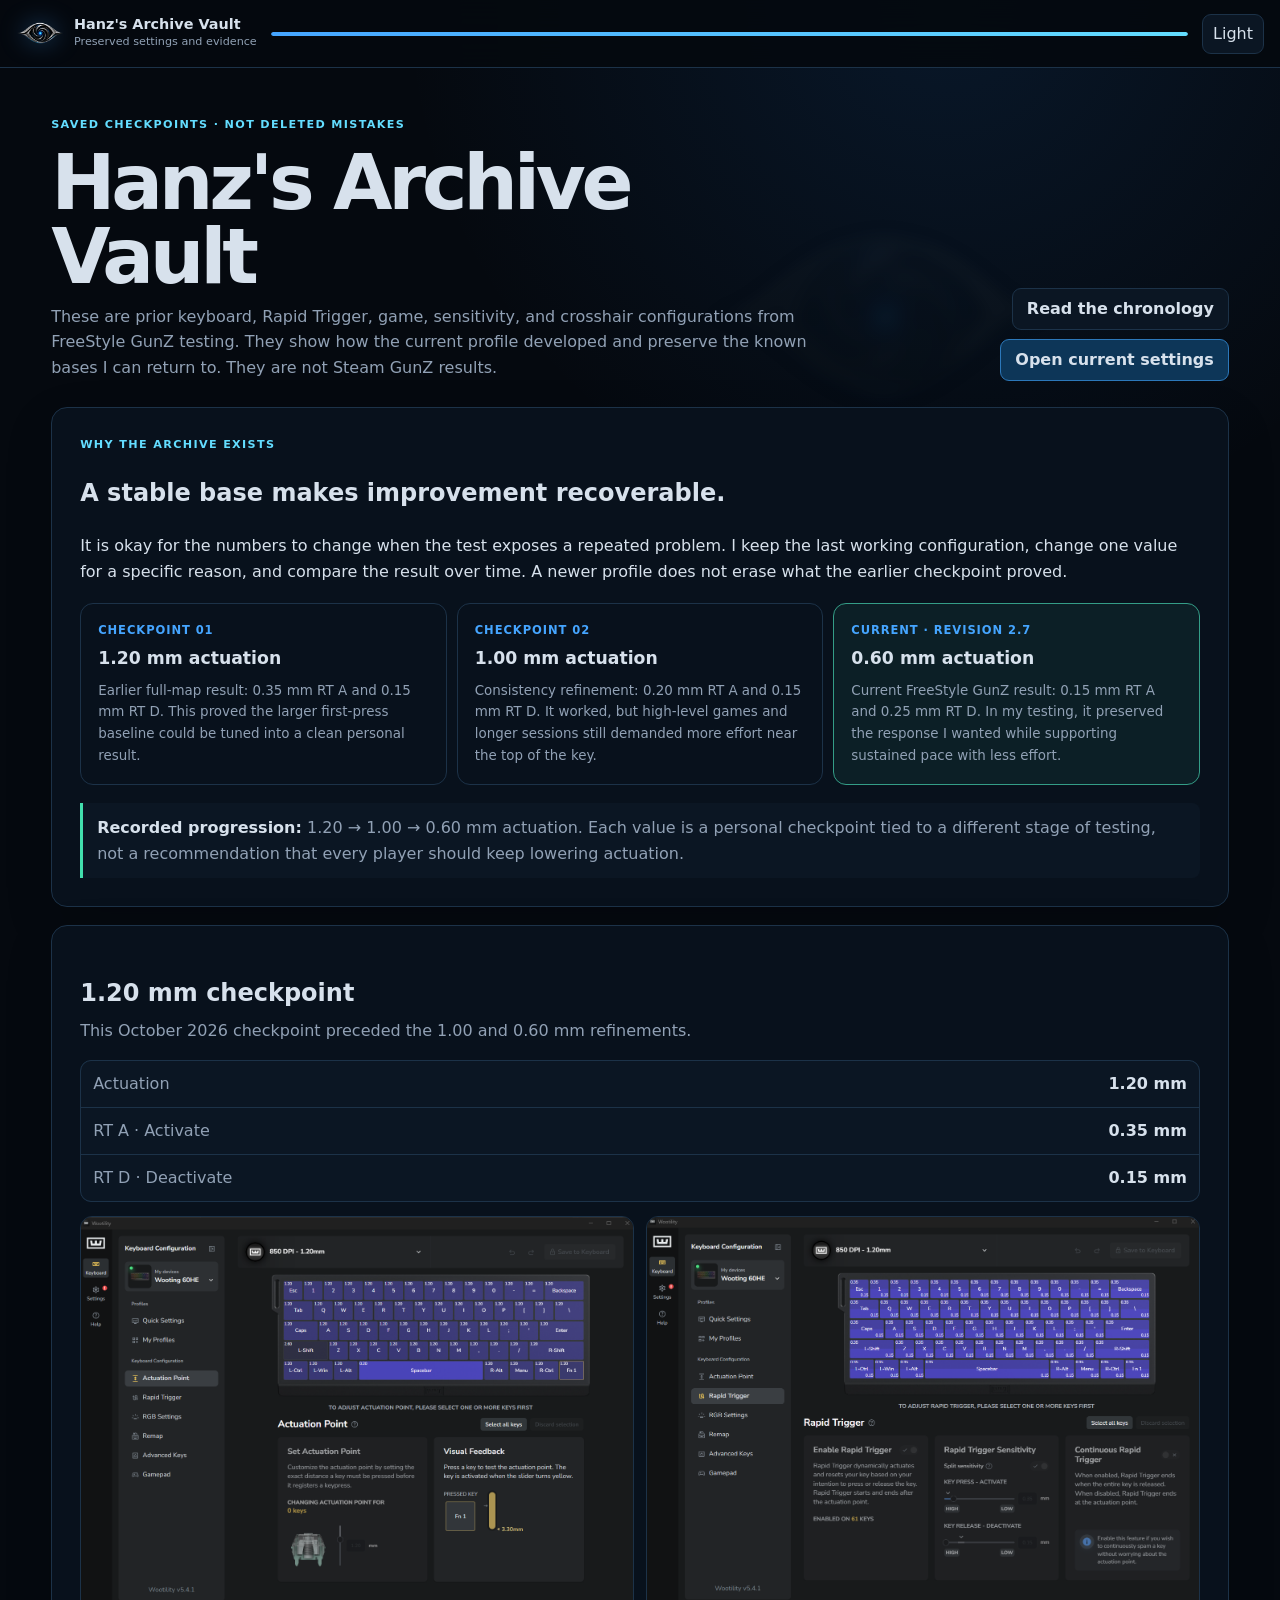
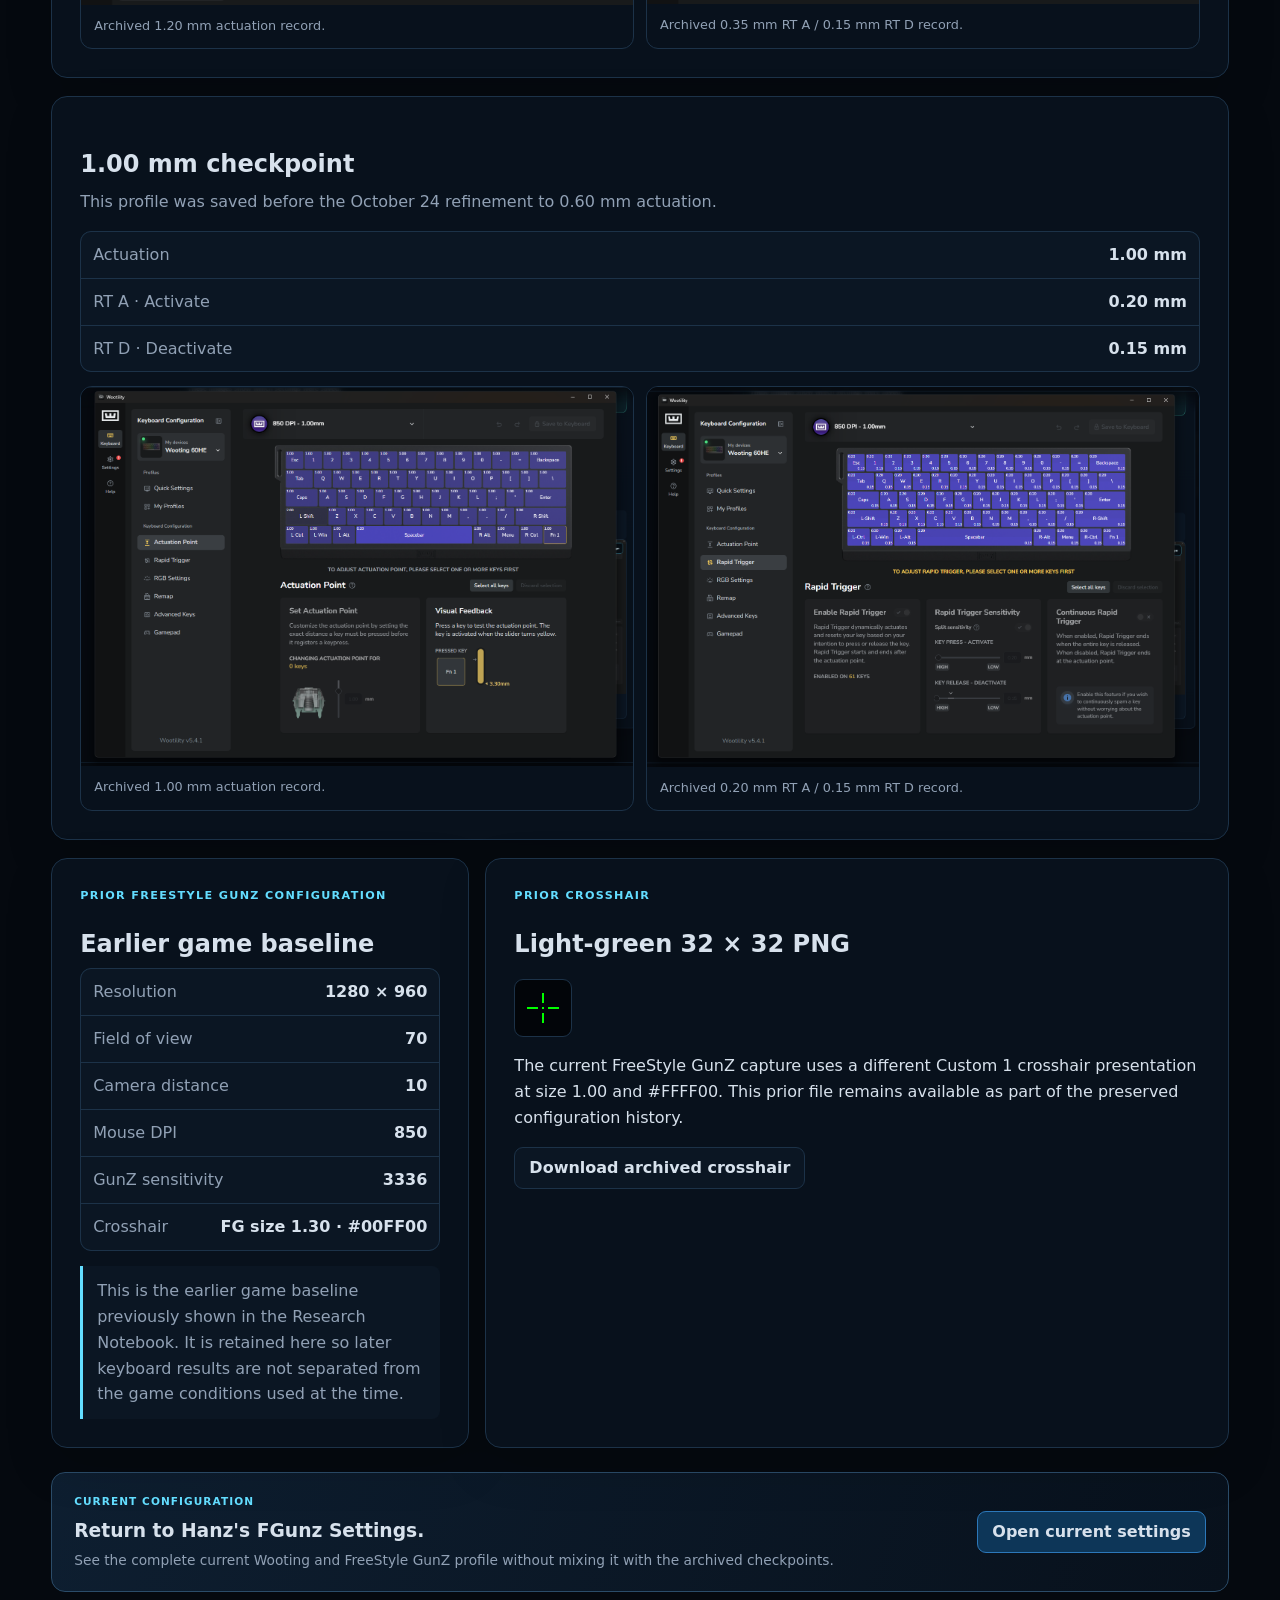
==== hanz-archive-vault.html @ 7a7ede0a "Revision 2.7 FreeStyle GunZ settings update Updates the current FreeStyle GunZ checkpoint to 0.60 mm" ====
<!doctype html>
<html lang="en" data-theme="dark">
<head>
  <meta charset="utf-8">
  <meta name="viewport" content="width=device-width, initial-scale=1">
  <link rel="canonical" href="https://gunz-rt.netlify.app/hanz-archive-vault.html">
  <meta name="description" content="Hanz's archived GunZ keyboard, Rapid Trigger, game, sensitivity, and crosshair checkpoints.">
  <meta name="theme-color" content="#05080d">
  <meta name="author" content="Hypnatiq">
  <link rel="icon" href="notebook-favicon.png" type="image/png">
  <link rel="stylesheet" href="site.css?v=2.7.0">
  <title>Hanz's Archive Vault</title>
</head>
<body>
  <a class="skip-link" href="#main">Skip to the archive</a>
  <header class="site-header" id="top">
    <a class="brand" href="research-notebook.html#screenshots" aria-label="Return to the Research Notebook">
      <img class="brand-mark" src="research-logo.png" alt="">
      <span><strong>Hanz's Archive Vault</strong><small>Preserved settings and evidence</small></span>
    </a>
    <div class="progress-track" aria-hidden="true"><span style="width:100%"></span></div>
    <div class="header-tools"><button class="theme-toggle" id="themeToggle" type="button" aria-label="Switch theme">Light</button></div>
  </header>

  <main class="standalone-main" id="main">
    <div class="standalone-shell">
      <header class="standalone-hero">
        <div>
          <span class="eyebrow">Saved checkpoints · not deleted mistakes</span>
          <h1>Hanz's Archive Vault</h1>
          <p>These are prior keyboard, Rapid Trigger, game, sensitivity, and crosshair configurations from FreeStyle GunZ testing. They show how the current profile developed and preserve the known bases I can return to. They are not Steam GunZ results.</p>
        </div>
        <nav class="standalone-actions" aria-label="Archive page links">
          <a class="button" href="research-notebook.html#method">Read the chronology</a>
          <a class="button primary" href="hanz-fgunz-settings.html">Open current settings</a>
        </nav>
      </header>

      <section class="panel">
        <span class="kicker">Why the archive exists</span>
        <h2>A stable base makes improvement recoverable.</h2>
        <p>It is okay for the numbers to change when the test exposes a repeated problem. I keep the last working configuration, change one value for a specific reason, and compare the result over time. A newer profile does not erase what the earlier checkpoint proved.</p>
        <div class="archive-timeline" aria-label="Actuation progression">
          <article class="archive-step"><b>Checkpoint 01</b><strong>1.20 mm actuation</strong><p>Earlier full-map result: 0.35 mm RT A and 0.15 mm RT D. This proved the larger first-press baseline could be tuned into a clean personal result.</p></article>
          <article class="archive-step"><b>Checkpoint 02</b><strong>1.00 mm actuation</strong><p>Consistency refinement: 0.20 mm RT A and 0.15 mm RT D. It worked, but high-level games and longer sessions still demanded more effort near the top of the key.</p></article>
          <article class="archive-step current"><b>Current · Revision 2.7</b><strong>0.60 mm actuation</strong><p>Current FreeStyle GunZ result: 0.15 mm RT A and 0.25 mm RT D. In my testing, it preserved the response I wanted while supporting sustained pace with less effort.</p></article>
        </div>
        <p class="callout good"><strong>Recorded progression:</strong> 1.20 → 1.00 → 0.60 mm actuation. Each value is a personal checkpoint tied to a different stage of testing, not a recommendation that every player should keep lowering actuation.</p>
      </section>

      <section class="panel archive-section">
        <h2>1.20 mm checkpoint</h2>
        <p>This October 2026 checkpoint preceded the 1.00 and 0.60 mm refinements.</p>
        <div class="settings-key-list">
          <div class="settings-key-row"><span>Actuation</span><strong>1.20 mm</strong></div>
          <div class="settings-key-row"><span>RT A · Activate</span><strong>0.35 mm</strong></div>
          <div class="settings-key-row"><span>RT D · Deactivate</span><strong>0.15 mm</strong></div>
        </div>
        <div class="evidence-pair">
          <figure><img src="wootility-current-120-actuation.png" alt="Archived Wootility actuation profile showing 1.20 mm"><figcaption>Archived 1.20 mm actuation record.</figcaption></figure>
          <figure><img src="wootility-current-035-015-rapid-trigger.png" alt="Archived Wootility Rapid Trigger profile showing 0.35 mm Activate and 0.15 mm Deactivate"><figcaption>Archived 0.35 mm RT A / 0.15 mm RT D record.</figcaption></figure>
        </div>
      </section>

      <section class="panel archive-section">
        <h2>1.00 mm checkpoint</h2>
        <p>This profile was saved before the October 24 refinement to 0.60 mm actuation.</p>
        <div class="settings-key-list">
          <div class="settings-key-row"><span>Actuation</span><strong>1.00 mm</strong></div>
          <div class="settings-key-row"><span>RT A · Activate</span><strong>0.20 mm</strong></div>
          <div class="settings-key-row"><span>RT D · Deactivate</span><strong>0.15 mm</strong></div>
        </div>
        <div class="evidence-pair">
          <figure><img src="wootility-history-100-actuation.png" alt="Archived Wootility actuation profile showing 1.00 mm"><figcaption>Archived 1.00 mm actuation record.</figcaption></figure>
          <figure><img src="wootility-history-020-015-rapid-trigger.png" alt="Archived Wootility Rapid Trigger profile showing 0.20 mm Activate and 0.15 mm Deactivate"><figcaption>Archived 0.20 mm RT A / 0.15 mm RT D record.</figcaption></figure>
        </div>
      </section>

      <section class="settings-page-grid archive-section">
        <article class="panel">
          <span class="kicker">Prior FreeStyle GunZ configuration</span>
          <h2>Earlier game baseline</h2>
          <div class="settings-key-list">
            <div class="settings-key-row"><span>Resolution</span><strong>1280 × 960</strong></div>
            <div class="settings-key-row"><span>Field of view</span><strong>70</strong></div>
            <div class="settings-key-row"><span>Camera distance</span><strong>10</strong></div>
            <div class="settings-key-row"><span>Mouse DPI</span><strong>850</strong></div>
            <div class="settings-key-row"><span>GunZ sensitivity</span><strong>3336</strong></div>
            <div class="settings-key-row"><span>Crosshair</span><strong>FG size 1.30 · #00FF00</strong></div>
          </div>
          <p class="note">This is the earlier game baseline previously shown in the Research Notebook. It is retained here so later keyboard results are not separated from the game conditions used at the time.</p>
        </article>
        <article class="panel">
          <span class="kicker">Prior crosshair</span>
          <h2>Light-green 32 × 32 PNG</h2>
          <p><span class="crosshair-swatch"><img src="crosshair2-green.png" alt="Archived light-green GunZ crosshair"></span></p>
          <p>The current FreeStyle GunZ capture uses a different Custom 1 crosshair presentation at size 1.00 and #FFFF00. This prior file remains available as part of the preserved configuration history.</p>
          <a class="button" href="crosshair2-green.png" download="hanz-archived-green-crosshair.png">Download archived crosshair</a>
        </article>
      </section>

      <aside class="next-callout">
        <div><span>Current configuration</span><h3>Return to Hanz's FGunz Settings.</h3><p>See the complete current Wooting and FreeStyle GunZ profile without mixing it with the archived checkpoints.</p></div>
        <a class="button primary" href="hanz-fgunz-settings.html">Open current settings</a>
      </aside>
    </div>
  </main>

  <script>
  (() => {
    const root = document.documentElement;
    const toggle = document.getElementById('themeToggle');
    const setTheme = value => { root.dataset.theme = value; toggle.textContent = value === 'dark' ? 'Light' : 'Dark'; localStorage.setItem('gunzTheme', value); };
    setTheme(localStorage.getItem('gunzTheme') || 'dark');
    toggle.addEventListener('click', () => setTheme(root.dataset.theme === 'dark' ? 'light' : 'dark'));
  })();
  </script>
</body>
</html>
---- site.css ----
:root {
  --header-h: 68px; --banner-h: 48px; --sidebar-w: 270px; --content-w: 1240px;
  --bg: #05090f; --panel: #08111c; --panel-2: #0b1623; --panel-3: #0e1b29;
  --line: #1c3248; --line-strong: #2b4c69; --text: #d7e1ec; --muted: #91a1b5; --faint: #62778e;
  --blue: #45a5ff; --cyan: #63ddff; --green: #42dfad; --amber: #ffbd68; --yellow: #ffd34d; --violet: #d1a8ff; --red: #ff6f84;
  --radius: 16px; color-scheme: dark;
}
html[data-theme="light"] {
  --bg: #edf3f8; --panel: #fff; --panel-2: #f5f8fb; --panel-3: #eaf1f7;
  --line: #cbd9e6; --line-strong: #aebfd0; --text: #172436; --muted: #5f6f82; --faint: #7c8c9f;
  --blue: #1f75bb; --cyan: #167aa9; --green: #187556; --amber: #8e551c; --yellow: #9a6700; --violet: #7143a1; --red: #a63245;
  color-scheme: light;
}
* { box-sizing: border-box; }
.sr-only { position: absolute!important; width: 1px!important; height: 1px!important; padding: 0!important; margin: -1px!important; overflow: hidden!important; clip: rect(0,0,0,0)!important; white-space: nowrap!important; border: 0!important; }
html { scroll-behavior: smooth; scroll-padding-top: calc(var(--header-h) + var(--banner-h) + 18px); -webkit-text-size-adjust: 100%; text-size-adjust: 100%; }
body {
  position: relative; margin: 0; color: var(--text);
  background: radial-gradient(circle at 74% 0%, rgba(30,111,201,.14), transparent 34rem), var(--bg);
  font: 16px/1.62 Inter, ui-sans-serif, system-ui, -apple-system, BlinkMacSystemFont, "Segoe UI", sans-serif;
  overflow-x: hidden; overflow-wrap: break-word;
}
body::before { content: ""; position: fixed; z-index: 0; top: 112px; right: clamp(52px,9vw,150px); width: min(44vw,640px); height: min(44vw,412px); background: url("hero-watermark.png") center/contain no-repeat; opacity: .12; pointer-events: none; }
a { color: inherit; } button,input,select { font: inherit; } button { color: inherit; }
:focus-visible { outline: 2px solid var(--cyan); outline-offset: 3px; } ::selection { color: #03101b; background: var(--cyan); }
.skip-link { position: fixed; z-index: 2000; top: 8px; left: 12px; padding: 10px 14px; border: 1px solid var(--cyan); border-radius: 8px; color: var(--text); background: var(--panel); text-decoration: none; transform: translateY(-160%); transition: transform .15s ease; }
.skip-link:focus { transform: translateY(0); }

.site-header { position: fixed; z-index: 1000; inset: 0 0 auto; display: flex; align-items: center; gap: 14px; min-height: var(--header-h); padding: 9px 16px; border-bottom: 1px solid var(--line); background: color-mix(in srgb,var(--bg) 91%,transparent); backdrop-filter: blur(18px); }
.brand { display: flex; align-items: center; gap: 10px; min-width: 240px; text-decoration: none; }
.brand-mark { display: block; width: 48px; height: 34px; object-fit: contain; filter: drop-shadow(0 0 12px rgba(69,165,255,.30)); }
.brand strong { display: block; font-size: .9rem; line-height: 1.2; } .brand small { display: block; color: var(--muted); font-size: .7rem; }
.progress-track { flex: 1; min-width: 44px; height: 4px; border-radius: 99px; background: var(--panel-3); overflow: hidden; }
.progress-track span { display: block; width: 0; height: 100%; border-radius: inherit; background: linear-gradient(90deg,var(--blue),var(--cyan)); }
.header-tools { display: flex; align-items: center; gap: 8px; }
.menu-button,.theme-toggle,.language-select { min-height: 40px; border: 1px solid var(--line); border-radius: 9px; color: var(--text); background: var(--panel-2); }
.menu-button,.theme-toggle { min-width: 40px; padding: 0 10px; cursor: pointer; } .menu-button { display: none; }
.language-select { max-width: 148px; padding: 0 28px 0 10px; cursor: pointer; } .page-indicator { color: var(--muted); font-size: .75rem; white-space: nowrap; }

.guide-nav { position: fixed; z-index: 900; top: var(--header-h); bottom: 0; left: 0; width: var(--sidebar-w); padding: 20px 13px; overflow-y: auto; border-right: 1px solid var(--line); background: color-mix(in srgb,var(--bg) 93%,transparent); backdrop-filter: blur(14px); }
.nav-title { margin: 2px 10px 12px; color: var(--faint); font-size: .68rem; font-weight: 900; text-transform: uppercase; letter-spacing: .12em; }
.guide-nav>a,.notebook-nav a { display: grid; grid-template-columns: 28px minmax(0,1fr); align-items: center; gap: 7px; padding: 8px 10px; border-radius: 9px; color: var(--muted); font-size: .8rem; font-weight: 720; line-height: 1.35; text-decoration: none; }
.guide-nav>a span,.notebook-nav a span { color: var(--faint); font: 800 .68rem/1 ui-monospace,Consolas,monospace; }
.guide-nav>a:hover,.notebook-nav a:hover { color: var(--text); background: var(--panel-2); }
.guide-nav>a.active,.notebook-nav a.active { color: var(--text); background: var(--panel-3); box-shadow: inset 3px 0 var(--blue); }
.guide-nav>a.rail-page-link { grid-template-columns: minmax(0,1fr) auto; align-items: center; margin: 15px 5px; padding: 11px 12px; border: 1px solid var(--blue); color: var(--text); background: color-mix(in srgb,var(--blue) 15%,var(--panel)); box-shadow: inset 3px 0 var(--cyan); }
.guide-nav>a.rail-page-link::after { content: "→"; color: var(--cyan); font-size: .9rem; }
.guide-nav>a.rail-page-link:hover { border-color: var(--cyan); background: color-mix(in srgb,var(--blue) 22%,var(--panel)); }
.side-note { margin: 16px 5px; padding: 13px; border: 1px solid var(--line); border-radius: 12px; color: var(--muted); background: var(--panel); font-size: .71rem; }
.side-note>strong { display: block; color: var(--cyan); }
.side-note-intro { display: block; margin: 5px 0 10px; line-height: 1.4; }
.color-key { display: grid; gap: 8px; } .color-key-item { display: grid; gap: 2px; }
.color-key-item .term-link { width: max-content; max-width: 100%; cursor: default; } .color-key-item small { color: var(--faint); line-height: 1.35; }

.section-banner { position: fixed; z-index: 850; top: var(--header-h); right: 0; left: var(--sidebar-w); height: var(--banner-h); border-bottom: 1px solid var(--line); background: color-mix(in srgb,var(--bg) 95%,transparent); backdrop-filter: blur(14px); opacity: 0; pointer-events: none; transform: translateY(-110%); transition: opacity .16s ease,transform .18s ease; }
.section-banner.show { opacity: 1; pointer-events: auto; transform: translateY(0); }
.section-banner-inner { display: grid; grid-template-columns: auto minmax(0,1fr) auto; align-items: center; gap: 12px; width: min(var(--content-w),calc(100% - 34px)); height: 100%; margin: auto; }
.section-banner b { color: var(--blue); font-size: .65rem; letter-spacing: .1em; text-transform: uppercase; }
.section-banner span { overflow: hidden; font-size: .84rem; font-weight: 800; text-overflow: ellipsis; white-space: nowrap; }
.section-banner a { color: var(--cyan); font-size: .7rem; font-weight: 800; text-decoration: none; }

.guide-main { position: relative; z-index: 1; min-width: 0; margin-left: var(--sidebar-w); padding-top: var(--header-h); }
.guide-main::before { content: ""; position: fixed; z-index: 40; top: var(--header-h); right: 0; left: var(--sidebar-w); height: 58px; pointer-events: none; opacity: 0; background: linear-gradient(to bottom,color-mix(in srgb,var(--bg) 82%,transparent),transparent); -webkit-backdrop-filter: blur(0); backdrop-filter: blur(0); -webkit-mask-image: linear-gradient(to bottom,#000 0%,rgba(0,0,0,.82) 58%,transparent 100%); mask-image: linear-gradient(to bottom,#000 0%,rgba(0,0,0,.82) 58%,transparent 100%); transition: opacity .16s ease,top .18s ease,-webkit-backdrop-filter .16s ease,backdrop-filter .16s ease; }
body.scroll-blur-active .guide-main::before { opacity: 1; -webkit-backdrop-filter: blur(8px); backdrop-filter: blur(8px); }
body.section-banner-visible .guide-main::before { top: calc(var(--header-h) + var(--banner-h)); }
.hero,.chapter { border-bottom: 1px solid var(--line); }
.hero { display: grid; place-items: center; min-height: 78vh; padding: 82px 26px 68px; }
.hero-inner,.chapter-inner { width: min(var(--content-w),100%); margin: auto; } .hero-inner { position: relative; } .hero-lead { max-width: 900px; }
.eyebrow,.kicker { display: block; color: var(--cyan); font-size: .7rem; font-weight: 900; letter-spacing: .12em; text-transform: uppercase; }
.hero h1 { max-width: 900px; margin: 17px 0 15px; font-size: clamp(3rem,8vw,6.1rem); line-height: .95; letter-spacing: -.06em; }
.hero h1 span { color: var(--blue); } .lede { max-width: 780px; margin: 0; color: var(--muted); font-size: clamp(1rem,2vw,1.18rem); }
.version-stamp { position: absolute; top: -48px; right: 0; display: inline-flex; padding: 5px 10px; border: 1px solid var(--line); border-radius: 999px; color: var(--muted); background: color-mix(in srgb,var(--panel) 88%,transparent); font-size: .72rem; font-weight: 800; }
.hero-actions { display: flex; flex-wrap: wrap; gap: 9px; margin-top: 24px; }
.scope-actions { display: flex; flex-wrap: wrap; gap: 9px; margin-top: 12px; }
.button { display: inline-flex; align-items: center; justify-content: center; min-height: 42px; padding: 0 14px; border: 1px solid var(--line); border-radius: 9px; color: var(--text); background: var(--panel-2); font-weight: 820; text-decoration: none; }
.button.primary { border-color: #2c78ba; background: #0d3658; } .button:hover { border-color: var(--blue); }
html[data-theme="light"] .button.primary { color: #fff; border-color: #176fb1; background: #176fb1; }
html[data-theme="light"] .button.primary:hover { color: #fff; border-color: #0b5f9d; background: #0b5f9d; }
.method-strip { display: grid; grid-template-columns: repeat(4,minmax(0,1fr)); gap: 9px; margin-top: 32px; }
.method-strip>div { padding: 14px; border: 1px solid var(--line); border-radius: 12px; background: var(--panel); }
.method-strip b { display: block; color: var(--blue); font-size: .72rem; text-transform: uppercase; letter-spacing: .07em; }
.method-strip span { display: block; margin-top: 4px; color: var(--muted); font-size: .82rem; }

/* GunZ-first editorial layout: player situation first, switch mechanics second. */
.site-hero-grid { display: grid; grid-template-columns: minmax(0,1.45fr) minmax(300px,.72fr); gap: clamp(28px,5vw,72px); align-items: center; }
.site-hero-grid .version-stamp { top: -42px; }
.hero-route-card { position: relative; padding: 24px; border: 1px solid var(--line-strong); border-radius: var(--radius); background: linear-gradient(160deg,color-mix(in srgb,var(--panel-3) 92%,transparent),color-mix(in srgb,var(--panel) 92%,transparent)); box-shadow: 0 24px 70px rgba(0,0,0,.24); overflow: hidden; }
.hero-route-card::before { content: ""; position: absolute; inset: 0 auto 0 0; width: 3px; background: linear-gradient(var(--cyan),var(--blue),var(--green)); }
.hero-route-card h2 { margin: 7px 0 6px; font-size: 1.35rem; line-height: 1.15; letter-spacing: -.02em; }
.hero-route-card>p { margin: 0 0 16px; color: var(--muted); font-size: .88rem; }
.route-kicker { color: var(--cyan); font-size: .66rem; font-weight: 900; letter-spacing: .12em; text-transform: uppercase; }
.route-links { display: grid; gap: 8px; }
.route-links a { display: grid; grid-template-columns: 30px minmax(0,1fr) auto; gap: 9px; align-items: center; padding: 11px 12px; border: 1px solid var(--line); border-radius: 10px; background: color-mix(in srgb,var(--panel-2) 88%,transparent); text-decoration: none; transition: border-color .16s ease,transform .16s ease; }
.route-links a:hover { border-color: var(--blue); transform: translateX(3px); }
.route-links b { color: var(--cyan); font: 850 .7rem/1 ui-monospace,Consolas,monospace; }
.route-links span { color: var(--text); font-size: .83rem; font-weight: 800; }
.route-links i { color: var(--faint); font-style: normal; }
.hero-result { display: grid; gap: 3px; margin-top: 14px; padding: 13px 14px; border: 1px solid color-mix(in srgb,var(--green) 48%,var(--line)); border-radius: 10px; background: color-mix(in srgb,var(--green) 7%,var(--panel)); }
.hero-result span { color: var(--muted); font-size: .7rem; font-weight: 850; letter-spacing: .08em; text-transform: uppercase; }
.hero-result strong { color: var(--green); font: 850 .83rem/1.45 ui-monospace,Consolas,monospace; }
.gunz-path { display: grid; grid-template-columns: repeat(4,minmax(0,1fr)); gap: 9px; margin-top: 30px; }
.gunz-path>article,.gunz-path>div { display: flex; min-width: 0; padding: 14px; border: 1px solid var(--line); border-radius: 12px; background: color-mix(in srgb,var(--panel) 88%,transparent); flex-direction: column; }
.gunz-path b { display: block; color: var(--blue); font-size: .69rem; letter-spacing: .08em; text-transform: uppercase; }
.gunz-path strong { display: block; margin-top: 5px; font-size: .9rem; line-height: 1.25; }
.gunz-path span { display: block; margin-top: 4px; margin-bottom: 14px; color: var(--muted); font-size: .77rem; line-height: 1.45; }
.gunz-path .path-action { width: fit-content; margin-top: auto; }

.chapter-header { display: grid; grid-template-columns: minmax(0,1.2fr) minmax(280px,.7fr); gap: 20px 44px; align-items: end; padding-bottom: 22px; border-bottom: 1px solid var(--line); }
.chapter-header .kicker { grid-column: 1 / -1; margin-bottom: -12px; }
.chapter-header h2 { grid-column: 1; margin-bottom: 0; }
.chapter-header>p { grid-column: 2; align-self: end; padding-left: 18px; border-left: 2px solid var(--cyan); }
.player-first { display: grid; grid-template-columns: minmax(230px,.72fr) minmax(0,1.28fr); gap: 12px; margin-top: 15px; }
.gunz-layer,.technical-layer { min-width: 0; padding: clamp(18px,2.5vw,25px); border: 1px solid var(--line); border-radius: 14px; background: var(--panel); }
.technical-layer { background: linear-gradient(145deg,var(--panel),color-mix(in srgb,var(--panel-2) 92%,black)); }
.layer-label { display: block; margin-bottom: 8px; color: var(--cyan); font-size: .65rem; font-weight: 950; letter-spacing: .11em; text-transform: uppercase; }
.technical-layer .layer-label { color: var(--violet); }
.gunz-layer h3,.technical-layer h3 { margin: 0 0 9px; font-size: clamp(1.15rem,2.4vw,1.55rem); line-height: 1.2; }
.gunz-layer p,.technical-layer p { margin: 0; color: var(--muted); }
.move-tags { display: flex; flex-wrap: wrap; gap: 6px; margin-top: 14px; }
.move-tags span { padding: 5px 8px; border: 1px solid var(--line); border-radius: 999px; color: var(--text); background: var(--panel-2); font-size: .68rem; font-weight: 800; }
.section-bridge { margin: 16px 0 0; color: var(--muted); font-size: .88rem; }
.section-bridge strong { color: var(--text); }
.next-callout { display: grid; grid-template-columns: minmax(0,1fr) auto; gap: 18px; align-items: center; margin-top: 24px; padding: 20px 22px; border: 1px solid var(--line-strong); border-radius: 14px; background: linear-gradient(110deg,color-mix(in srgb,var(--blue) 9%,var(--panel)),var(--panel)); }
.next-callout span { display: block; color: var(--cyan); font-size: .66rem; font-weight: 900; letter-spacing: .1em; text-transform: uppercase; }
.next-callout h3 { margin: 5px 0 3px; color: var(--text); }
.next-callout p { margin: 0; color: var(--muted); font-size: .86rem; }
.next-callout-actions { display: flex; flex-wrap: wrap; justify-content: flex-end; gap: 9px; }

.chapter { min-width: 0; padding: 76px 24px 92px; scroll-margin-top: calc(var(--header-h) + var(--banner-h)); }
.chapter-header { margin-bottom: 26px; } .chapter h2 { margin: 9px 0 7px; font-size: clamp(2.2rem,5vw,3.8rem); line-height: 1; letter-spacing: -.045em; }
.chapter-header p { max-width: 770px; margin: 0; color: var(--muted); }
.panel,.mini-card,.value-card { min-width: 0; border: 1px solid var(--line); background: var(--panel); }
.panel { margin-top: 15px; padding: clamp(19px,3vw,28px); border-radius: var(--radius); box-shadow: 0 18px 48px rgba(0,0,0,.15); }
.panel h3 { margin: 0 0 12px; color: #a8d2fb; font-size: clamp(1.2rem,2.5vw,1.7rem); line-height: 1.2; }
html[data-theme="light"] .panel h3 { color: #245f93; } .panel>:last-child { margin-bottom: 0; }
.stack-card { position: relative; top: auto; z-index: auto; transform: none; filter: blur(var(--card-exit-blur,0px)); opacity: var(--card-exit-opacity,1); transition: filter .12s linear,opacity .12s linear; }
.chapter-inner.sticky-flow>.stack-card { position: relative; top: auto!important; z-index: auto!important; transform: none!important; filter: none!important; }
.muted { color: var(--muted); }
.note,.callout { margin: 15px 0 0; padding: 12px 14px; border-left: 3px solid var(--cyan); border-radius: 0 8px 8px 0; color: var(--muted); background: var(--panel-2); }
.note strong,.callout strong { color: var(--text); } .warning { border-left-color: var(--red); } .good { border-left-color: var(--green); } .amber { border-left-color: var(--amber); }

.grid-2,.grid-3,.grid-4,.value-grid,.resource-grid,.screenshot-grid { display: grid; gap: 11px; }
.grid-2 { grid-template-columns: repeat(2,minmax(0,1fr)); } .grid-3 { grid-template-columns: repeat(3,minmax(0,1fr)); }
.grid-4,.value-grid { grid-template-columns: repeat(4,minmax(0,1fr)); } .resource-grid,.screenshot-grid { grid-template-columns: repeat(2,minmax(0,1fr)); }
.mini-card,.value-card { padding: 15px; border-radius: 12px; background: var(--panel-2); }
.mini-card h4,.value-card h4 { margin: 0 0 7px; color: var(--text); font-size: .95rem; } .mini-card p,.value-card p { margin: 0; color: var(--muted); font-size: .84rem; }
.mini-card p+p { margin-top: 7px; }
.card-title-row { display: flex; align-items: flex-start; justify-content: space-between; gap: 14px; margin-bottom: 12px; }
.card-title-row h3 { margin-bottom: 0; }
.transition-intro { max-width: 970px; margin: 0 0 16px; color: var(--muted); }
.transition-columns { display: grid; grid-template-columns: repeat(2,minmax(0,1fr)); gap: 12px; }
.travel-card { padding: 17px; border: 1px solid var(--line); border-radius: 11px; background: var(--panel-2); }
.travel-card.mechanical-travel { border-top: 3px solid var(--red); }
.travel-card.he-travel { border-top: 3px solid var(--yellow); }
.travel-card.mechanical-travel .travel-label { color: var(--red); }
.travel-card.he-travel .travel-label { color: var(--yellow); }
.travel-label { display: block; margin-bottom: 7px; color: var(--cyan); font: 900 .72rem/1.2 var(--mono); letter-spacing: .1em; }
.travel-card h4 { margin: 0 0 10px; color: var(--text); font-size: 1.05rem; }
.value-line { display: flex; flex-wrap: wrap; gap: 8px 16px; margin-bottom: 13px; color: var(--muted); }
.value-line b { color: var(--text); }
.travel-sequence { margin: 0; padding-left: 20px; display: grid; gap: 9px; color: var(--muted); }
.travel-sequence b { color: var(--text); }
.tuning-decisions { display: grid; grid-template-columns: repeat(2,minmax(0,1fr)); gap: 9px; margin-top: 15px; }
.tuning-decisions>div { display: grid; gap: 4px; padding: 12px 13px; border: 1px solid var(--line); border-radius: 9px; background: var(--panel-2); }
.tuning-decisions strong { color: var(--text); }
.tuning-decisions span { color: var(--cyan); }
.detail-button { display: inline-flex; flex: 0 0 auto; align-items: center; justify-content: center; min-height: 35px; padding: 7px 10px; border: 1px solid color-mix(in srgb,var(--blue) 58%,var(--line)); border-radius: 8px; color: var(--text); background: color-mix(in srgb,var(--blue) 12%,var(--panel-2)); font-size: .72rem; font-weight: 850; line-height: 1.25; text-decoration: none; }
.detail-button:hover { border-color: var(--cyan); background: color-mix(in srgb,var(--blue) 20%,var(--panel-2)); }
.mini-card .detail-button { width: fit-content; margin-top: 12px; }
.value-card strong { display: block; color: var(--cyan); font: 850 .95rem/1.35 ui-monospace,Consolas,monospace; }
.badge { display: inline-flex; width: fit-content; margin-bottom: 7px; padding: .2em .55em; border-radius: .5em; font-size: .64rem; font-weight: 900; letter-spacing: .06em; text-transform: uppercase; }
.badge.history { color: #ffb2b0; background: #3a1c24; } .badge.current { color: #8af0cf; background: #0c352c; }
.badge.method { color: #78ead0; background: #0b3834; } .badge.personal { color: #d5dde7; background: #27313d; }

.steps,.brief-list,.check-list { margin: 0; padding: 0; list-style: none; display: grid; gap: 9px; } .steps { counter-reset: step; }
.steps li { position: relative; counter-increment: step; padding: 13px 13px 13px 46px; border: 1px solid var(--line); border-radius: 11px; background: var(--panel-2); }
.steps li::before { content: counter(step,decimal-leading-zero); position: absolute; top: 13px; left: 13px; color: var(--blue); font-size: .72rem; font-weight: 950; }
.steps strong,.brief-list strong { color: var(--text); } .steps span { color: var(--muted); }
.brief-list li,.check-list li { position: relative; padding-left: 18px; color: var(--muted); }
.brief-list li::before,.check-list li::before { content: "•"; position: absolute; left: 2px; color: var(--cyan); font-weight: 900; }

.cycle { display: grid; grid-template-columns: repeat(5,minmax(0,1fr)); gap: 8px; margin-top: 15px; }
.cycle>div { position: relative; padding: 13px; border: 1px solid var(--line); border-radius: 11px; background: var(--panel-2); }
.cycle>div:not(:last-child)::after { content: "→"; position: absolute; z-index: 2; top: 50%; right: -9px; color: var(--cyan); transform: translateY(-50%); }
.cycle b { display: block; color: var(--cyan); font-size: .72rem; } .cycle span { display: block; margin-top: 4px; color: var(--muted); font-size: .8rem; }

.term-link { display: inline; padding: .05em .38em; border: 1px solid currentColor; border-radius: .42em; cursor: pointer; font: inherit; font-weight: 850; line-height: 1.5; vertical-align: baseline; -webkit-box-decoration-break: clone; box-decoration-break: clone; }
.term-link:focus-visible { outline: 2px solid var(--cyan); outline-offset: 3px; }
.term-tech { color: var(--violet); background: color-mix(in srgb,var(--violet) 13%,transparent); }
.term-guide { color: #78ead0; background: #0b3834; } .term-a { color: #8bd4ff; background: #0d2f47; } .term-d { color: var(--amber); background: #35230f; }
html[data-theme="light"] .term-guide { color: #146b5e; background: #d9f2ec; } html[data-theme="light"] .term-a { color: #155d8c; background: #dceefa; } html[data-theme="light"] .term-d { color: #744718; background: #fae9d4; }

.table-wrap { max-width: 100%; overflow-x: auto; border: 1px solid var(--line); border-radius: 12px; -webkit-overflow-scrolling: touch; }
table { width: 100%; min-width: 680px; border-collapse: collapse; } th,td { padding: 12px 13px; border-bottom: 1px solid var(--line); text-align: left; vertical-align: top; }
th { color: #a9cff1; background: var(--panel-3); font-size: .71rem; text-transform: uppercase; letter-spacing: .05em; } td { color: var(--muted); } tbody tr:last-child td { border-bottom: 0; } td strong { color: var(--text); }
details { border: 1px solid var(--line); border-radius: 11px; background: var(--panel-2); } details+details { margin-top: 8px; }
summary { padding: 12px 14px; color: var(--text); cursor: pointer; font-weight: 800; } details>div { padding: 0 14px 14px; color: var(--muted); }
.definition-body { display: grid; gap: 8px; } .definition-body p { margin: 0; } .definition-body strong { color: var(--text); }
.glossary-columns { display: grid; grid-template-columns: repeat(2,minmax(0,1fr)); gap: 11px; align-items: start; }
.glossary-group { margin-top: 0; padding: 25px; }
.glossary-group h3 { margin: 0 0 11px; color: #a9cff1; font-size: 1.45rem; }
.glossary-group summary .term-link { padding: 0; border: 0; color: var(--text); background: transparent; cursor: inherit; }
.glossary-group details[open] { border-color: color-mix(in srgb,var(--blue) 52%,var(--line)); }
.glossary-group details[open] summary { border-bottom: 1px solid var(--line); }
.glossary-group .definition-body { padding-top: 12px; }
.resource-link { display: flex; justify-content: space-between; gap: 12px; padding: 13px 14px; border: 1px solid var(--line); border-radius: 10px; color: var(--text); background: var(--panel-2); text-decoration: none; }
.resource-link:hover { border-color: var(--blue); }
.reference-card h3:not(:first-child) { margin-top: 24px; }
.reference-note { margin: -4px 0 13px; color: var(--muted); font-size: .86rem; }
.section-anchor { display: block; scroll-margin-top: calc(var(--header-h) + var(--banner-h) + 24px); }
.subsection-header { display:grid; grid-template-columns:minmax(0,1.2fr) minmax(280px,.7fr); gap:20px 44px; align-items:end; margin:64px 0 26px; padding:0 0 22px; border:0; border-bottom:1px solid var(--line); border-radius:0; background:none; }
.subsection-header .layer-label { grid-column:1/-1; margin-bottom:-12px; }
.subsection-header h2 { grid-column:1; margin:0; font-size:clamp(2.2rem,5vw,3.8rem); line-height:1.02; letter-spacing:-.045em; }
.subsection-header p { grid-column:2; max-width:620px; margin:0; padding-left:18px; border-left:2px solid var(--cyan); color:var(--muted); }
.merged-chapter-continuation { margin-top: 72px; scroll-margin-top: calc(var(--header-h) + var(--banner-h) + 24px); }

.term-panel { position: fixed; z-index: 1200; top: calc(var(--header-h) + var(--banner-h) + 12px); right: 16px; width: min(370px,calc(100vw - 28px)); max-height: calc(100vh - var(--header-h) - var(--banner-h) - 28px); padding: 19px; overflow-y: auto; border: 1px solid var(--line-strong); border-radius: 14px; color: var(--muted); background: var(--panel); box-shadow: 0 24px 68px rgba(0,0,0,.28); opacity: 0; pointer-events: none; transform: translateX(calc(100% + 28px)); transition: opacity .17s ease,transform .2s ease; }
.term-panel.open { opacity: 1; pointer-events: auto; transform: translateX(0); } .term-panel-head { display: flex; justify-content: space-between; gap: 12px; align-items: center; }
.term-panel-label { color: var(--cyan); font-size: .67rem; font-weight: 900; letter-spacing: .08em; text-transform: uppercase; }
.term-panel-close { width: 34px; height: 34px; border: 1px solid var(--line-strong); border-radius: 7px; color: var(--text); background: var(--panel-2); cursor: pointer; }
.term-panel h2 { margin: 13px 0 15px; color: var(--text); font-size: 1.45rem; line-height: 1.1; } .term-panel h3 { margin: 14px 0 4px; color: var(--cyan); font-size: .68rem; letter-spacing: .1em; text-transform: uppercase; } .term-panel p { margin: 0; }
.term-panel-glossary { display: inline-flex; margin-top: 17px; color: var(--blue); font-weight: 850; text-decoration: none; }

#tester .chapter-header { display: block; margin-bottom: 20px; padding-bottom: 0; border-bottom: 0; }
#tester .chapter-header .kicker { margin-bottom: 10px; }
#tester .chapter-header h2 { margin-bottom: 12px; }
#tester .chapter-header>p { max-width: 900px; margin: 0; padding: 0; border: 0; }
#tester .chapter-header .tester-stage-note { max-width: 1040px; margin-top: 13px; padding: 13px 15px; border-left: 2px solid var(--cyan); background: color-mix(in srgb,var(--panel-2) 88%,transparent); }
#tester .chapter-header .tester-stage-note strong { color: var(--text); }
.tester-launch-panel { display: grid; grid-template-columns: minmax(0,1fr) auto; gap: clamp(22px,4vw,54px); align-items: center; margin-top: 0; padding: clamp(22px,3vw,34px); background: linear-gradient(120deg,color-mix(in srgb,var(--blue) 9%,var(--panel)),var(--panel)); }
.tester-launch-copy .kicker { display: block; margin-bottom: 7px; }
.tester-launch-copy h3 { margin-bottom: 8px; color: var(--text); }
.tester-launch-copy p { max-width: 820px; margin: 0; color: var(--muted); }
.tester-launch-list { display: grid; gap: 6px; margin-top: 17px; }
.tester-launch-action { display: grid; gap: 8px; justify-items: center; min-width: 220px; padding-left: clamp(20px,3vw,38px); border-left: 1px solid var(--line); }
.tester-launch-button { width: 100%; min-height: 48px; }
.tester-launch-action small { color: var(--faint); text-align: center; }

/* Revision 2.7: dedicated current-settings and archive pages. */
.standalone-main { position: relative; z-index: 1; padding: calc(var(--header-h) + 48px) clamp(18px,4vw,56px) 72px; }
.standalone-shell { width: min(1380px,100%); margin: 0 auto; }
.standalone-hero { display: grid; grid-template-columns: minmax(0,1.25fr) minmax(280px,.65fr); gap: 24px; align-items: end; margin-bottom: 26px; }
.standalone-hero h1 { max-width: 900px; margin: 12px 0 10px; font-size: clamp(2.6rem,6vw,5.4rem); line-height: .96; letter-spacing: -.055em; }
.standalone-hero p { max-width: 820px; margin: 0; color: var(--muted); }
.standalone-actions { display: flex; flex-wrap: wrap; gap: 9px; justify-content: flex-end; }
.settings-summary-grid { display: grid; grid-template-columns: repeat(3,minmax(0,1fr)); gap: 10px; margin: 18px 0 24px; }
.settings-summary-card { padding: 18px; border: 1px solid var(--line); border-radius: 13px; background: var(--panel); }
.settings-summary-card span { display: block; color: var(--muted); font-size: .76rem; font-weight: 850; letter-spacing: .07em; text-transform: uppercase; }
.settings-summary-card strong { display: block; margin-top: 4px; color: var(--cyan); font: 900 clamp(1.35rem,3vw,2rem)/1.15 ui-monospace,Consolas,monospace; }
.settings-page-grid { display: grid; grid-template-columns: minmax(0,.72fr) minmax(0,1.28fr); gap: 16px; margin-top: 16px; }
.settings-page-grid>.panel { margin: 0; }
.settings-key-list { display: grid; gap: 1px; overflow: hidden; border: 1px solid var(--line); border-radius: 11px; background: var(--line); }
.settings-key-row { display: grid; grid-template-columns: minmax(0,1fr) auto; gap: 16px; padding: 10px 12px; background: var(--panel-2); }
.settings-key-row span { color: var(--muted); }
.settings-key-row strong { text-align: right; }
.capture-tabs { display: flex; flex-wrap: wrap; gap: 7px; margin: 14px 0; }
.capture-tab { min-height: 38px; padding: 0 11px; border: 1px solid var(--line); border-radius: 8px; color: var(--muted); background: var(--panel-2); cursor: pointer; font-weight: 800; }
.capture-tab:hover,.capture-tab[aria-selected="true"] { color: var(--text); border-color: var(--blue); background: color-mix(in srgb,var(--blue) 14%,var(--panel)); }
.capture-stage { overflow: hidden; border: 1px solid var(--line-strong); border-radius: 14px; background: #02060b; box-shadow: 0 24px 64px rgba(0,0,0,.24); }
.capture-stage figure { display: none; margin: 0; }
.capture-stage figure.active { display: block; }
.capture-stage img { display: block; width: 100%; height: auto; }
.capture-stage figcaption { padding: 11px 14px; color: var(--muted); background: var(--panel); font-size: .82rem; }
.evidence-pair { display: grid; grid-template-columns: repeat(2,minmax(0,1fr)); gap: 12px; margin-top: 14px; }
.evidence-pair figure { margin: 0; overflow: hidden; border: 1px solid var(--line); border-radius: 12px; background: var(--panel); }
.evidence-pair img { display: block; width: 100%; height: auto; }
.evidence-pair figcaption { padding: 11px 13px; color: var(--muted); font-size: .8rem; }
.archive-timeline { display: grid; grid-template-columns: repeat(3,minmax(0,1fr)); gap: 10px; margin: 18px 0; }
.archive-step { padding: 17px; border: 1px solid var(--line); border-radius: 13px; background: var(--panel); }
.archive-step.current { border-color: color-mix(in srgb,var(--green) 62%,var(--line)); background: color-mix(in srgb,var(--green) 7%,var(--panel)); }
.archive-step b { display: block; color: var(--blue); font-size: .72rem; letter-spacing: .08em; text-transform: uppercase; }
.archive-step strong { display: block; margin-top: 5px; font-size: 1.08rem; }
.archive-step p { margin: 7px 0 0; color: var(--muted); font-size: .84rem; }
.archive-section { margin-top: 18px; }
.archive-section h2 { margin-bottom: 5px; }
.archive-section>p { margin-top: 0; color: var(--muted); }
.crosshair-swatch { display: inline-grid; place-items: center; width: 58px; height: 58px; border: 1px solid var(--line); border-radius: 9px; background: #020509; image-rendering: pixelated; }
.crosshair-swatch img { width: 32px; height: 32px; object-fit: contain; image-rendering: pixelated; }
.settings-launch-row { display: grid; grid-template-columns: repeat(2,minmax(0,1fr)); gap: 10px; margin-top: 14px; }
.settings-launch-row .button { min-height: 48px; }

.site-footer { position: relative; z-index: 1; margin-left: var(--sidebar-w); padding: 28px 20px 42px; color: var(--faint); text-align: center; font-size: .78rem; }
.help-strip { display: flex; align-items: center; justify-content: center; flex-wrap: wrap; gap: 8px 14px; margin-bottom: 13px; color: var(--muted); } .help-strip a { color: var(--cyan); font-weight: 850; }
.back-to-top,.return-to-reading { position: fixed; z-index: 980; bottom: 14px; border: 1px solid var(--line); border-radius: 10px; color: var(--text); background: var(--panel-3); text-decoration: none; opacity: 0; pointer-events: none; transform: translateY(8px); transition: .18s ease; }
.back-to-top { right: 14px; display: grid; place-items: center; width: 42px; height: 42px; }
.return-to-reading { right: 66px; display: inline-flex; align-items: center; padding: 10px 13px; border-color: var(--cyan); cursor: pointer; font-weight: 820; }
.back-to-top.show,.return-to-reading.show { opacity: 1; pointer-events: auto; transform: none; }

/* Research notebook: the same shell and behavior as the public guide, with note-first content. */
.notebook-page::before { opacity: .08; }
.notebook-main { min-width: 0; }
.notebook-page .brand-mark { width: 48px; }
.notebook-page .rail-page-link { margin-top: 16px; }
.notebook-hero { padding: 82px 26px 68px; }
.notebook-hero-inner { width: min(var(--content-w),100%); margin: auto; }
.notebook-hero h1 { max-width: 880px; margin: 11px 0 15px; font-size: clamp(2.8rem,6vw,5.5rem); line-height: 1; letter-spacing: -.055em; } .notebook-hero h1 span { color: var(--blue); } .notebook-hero .lede { max-width: 850px; }
.notebook-snapshot { margin-top: 20px; padding: 15px 17px; border-left: 2px solid var(--cyan); background: color-mix(in srgb,var(--panel) 86%,transparent); color: var(--muted); } .notebook-snapshot strong { color: var(--cyan); }
.notebook-content { width: 100%; margin: 0; padding: 0; }
.notebook-entry { padding: 76px 24px 92px; border-bottom: 1px solid var(--line); scroll-margin-top: calc(var(--header-h) + var(--banner-h)); }
.notebook-entry.wootility-record-entry { padding-top: 18px; }
.wootility-profile-overview { margin: 0 0 14px; overflow: hidden; border: 1px solid var(--line-strong); border-radius: 13px; background: var(--panel-2); }
.wootility-profile-overview img { display: block; width: 100%; height: auto; cursor: zoom-in; }
.wootility-profile-overview figcaption { padding: 12px 14px; color: var(--muted); font-size: .82rem; }
.record-destinations { display: grid; grid-template-columns: repeat(2,minmax(0,1fr)); gap: 11px; margin: 0 0 20px; }
.record-destination { display: grid; grid-template-columns: minmax(0,1fr) auto; gap: 16px; align-items: center; padding: 17px; border: 1px solid var(--line); border-radius: 12px; background: var(--panel-2); }
.record-destination h3 { margin: 0 0 4px; font-size: 1rem; }
.record-destination p { margin: 0; color: var(--muted); font-size: .8rem; }
.record-destination .button { white-space: nowrap; }
.notebook-entry>.entry-head,.notebook-entry>.note-sheet { width: min(var(--content-w),100%); margin-right: auto; margin-left: auto; }
.entry-head { display: grid; grid-template-columns: 58px minmax(0,1fr); gap: 16px; align-items: start; margin-bottom: 22px; }
.entry-no { display: grid; place-items: center; width: 50px; height: 50px; border: 1px solid var(--line); border-radius: 10px; color: var(--cyan); background: var(--panel); font: 800 .82rem Consolas,monospace; }
.entry-head h2 { margin: 4px 0 5px; font-size: clamp(1.9rem,4vw,3rem); line-height: 1.08; letter-spacing: -.035em; } .entry-date { color: var(--muted); font-size: .82rem; }
.note-sheet { padding: 24px 26px; border: 1px solid var(--line); border-radius: 13px; background: linear-gradient(180deg,var(--panel),color-mix(in srgb,var(--panel) 90%,black)); box-shadow: 0 18px 50px rgba(0,0,0,.14); }
.note-sheet+.note-sheet { margin-top: 13px; } .note-heading { margin: 24px 0 7px; color: var(--text); font-size: 1.16rem; } .note-heading:first-child { margin-top: 0; }
.note-list { display: grid; gap: 5px; max-width: 900px; margin: 6px 0 12px; padding-left: 1.3rem; color: #cbd9e9; } .note-list li::marker { color: var(--cyan); }
.note-list>li { margin-bottom: 7px; }
.note-list ul { display:grid; gap:5px; margin:8px 0 2px; padding-left:1.25rem; color:var(--muted); }
.note-list ul li::marker { color:#6f91ad; }
.note-sublist { display: grid; gap: 4px; margin: 5px 0 2px; padding-left: 1.25rem; color: var(--muted); list-style-type: circle; }
.settings-block { display: grid; gap: 1px; max-width: 780px; margin: 10px 0 14px; overflow: hidden; border: 1px solid var(--line); border-radius: 9px; background: var(--line); }
.setting-row { display: flex; justify-content: space-between; gap: 20px; padding: 9px 12px; background: var(--panel-2); } .setting-row span { color: var(--muted); } .setting-row strong { color: var(--cyan); font-family: Consolas,monospace; text-align: right; }
.crosshair-setting { display: inline-flex; align-items: center; justify-content: flex-end; gap: 10px; }
.crosshair-preview { display: grid; width: 44px; height: 44px; padding: 5px; border: 1px solid var(--line); border-radius: 6px; background: #000; cursor: zoom-in; }
.crosshair-preview:hover { border-color: var(--cyan); }
.crosshair-preview:focus-visible { outline: 3px solid var(--cyan); outline-offset: 2px; }
.crosshair-preview img { width: 32px; height: 32px; image-rendering: pixelated; }
.crosshair-details { display: grid; justify-items: end; gap: 2px; }
.crosshair-details span { color: #00ff00; }
.crosshair-details a { color: var(--cyan); font: 800 .72rem/1.2 Inter,Arial,sans-serif; text-decoration: underline; text-underline-offset: 3px; }
.tldr-box { border-left-color: var(--green); }
.screenshot-card { position: relative; margin: 0; overflow: hidden; border: 1px solid var(--line); border-radius: 11px; background: var(--panel-2); }
.screenshot-card::after { content: "Click to enlarge"; position: absolute; top: 9px; right: 9px; padding: 5px 8px; border: 1px solid rgba(99,221,255,.48); border-radius: 7px; color: #dff8ff; background: rgba(4,13,22,.84); font-size: .65rem; font-weight: 850; letter-spacing: .04em; pointer-events: none; }
.screenshot-card img { display: block; width: 100%; height: auto; cursor: zoom-in; } .screenshot-card figcaption { padding: 11px 12px; color: var(--muted); font-size: .78rem; }
.screenshot-card img:focus-visible { outline: 3px solid var(--cyan); outline-offset: -3px; }
body.image-viewer-open { overflow: hidden; }
.image-viewer[hidden] { display: none; }
.image-viewer { position: fixed; z-index: 2200; inset: 0; display: grid; grid-template-rows: minmax(0,1fr) auto; place-items: center; gap: 12px; padding: 24px; color: #eaf6ff; background: rgba(1,6,11,.94); backdrop-filter: blur(10px); }
.image-viewer img { display: block; max-width: calc(100vw - 48px); max-height: calc(100vh - 112px); width: auto; height: auto; object-fit: contain; border: 1px solid #315978; border-radius: 10px; background: #060b10; box-shadow: 0 24px 90px rgba(0,0,0,.62); }
.image-viewer img.pixel-image { width: min(512px,72vw); image-rendering: pixelated; }
.image-viewer-footer { display: flex; align-items: center; justify-content: center; gap: 14px; max-width: min(920px,calc(100vw - 120px)); }
.image-viewer-caption { margin: 0; color: #c4d5e5; text-align: center; font-size: .82rem; }
.image-viewer-download { flex: 0 0 auto; padding: 8px 11px; border: 1px solid #4e7896; border-radius: 7px; color: #eaf6ff; background: #0a1c2b; font-size: .76rem; font-weight: 850; text-decoration: none; }
.image-viewer-download:hover { border-color: var(--cyan); color: #fff; }
.image-viewer-close { position: fixed; top: 16px; right: 16px; min-width: 42px; min-height: 42px; border: 1px solid #4e7896; border-radius: 9px; color: #fff; background: #0a1c2b; cursor: pointer; font-size: 1.15rem; font-weight: 900; }
.notebook-page .site-footer { margin-left: var(--sidebar-w); }

.notebook-hero .site-hero-grid { grid-template-columns: minmax(0,1.3fr) minmax(300px,.7fr); }
.notebook-hero .hero-route-card { border-color: color-mix(in srgb,var(--violet) 42%,var(--line)); }
.notebook-hero .hero-route-card::before { background: linear-gradient(var(--violet),var(--blue),var(--cyan)); }
.entry-head { position: relative; }
.entry-head::after { content: ""; position: absolute; right: 0; bottom: -10px; width: min(180px,24vw); height: 1px; background: linear-gradient(90deg,transparent,var(--line-strong)); }
.notebook-summary-grid { display: grid; grid-template-columns: repeat(3,minmax(0,1fr)); gap: 10px; margin-bottom: 18px; }
.notebook-summary-grid>div { padding: 15px; border: 1px solid var(--line); border-radius: 11px; background: var(--panel-2); }
.notebook-summary-grid b { display: block; color: var(--cyan); font-size: .67rem; letter-spacing: .08em; text-transform: uppercase; }
.notebook-summary-grid strong { display: block; margin-top: 5px; font-size: .9rem; line-height: 1.35; }
.method-intro { display: grid; grid-template-columns: minmax(230px,.68fr) minmax(0,1.32fr); gap: 12px; margin-bottom: 24px; }
.method-timeline { display: grid; gap: 12px; counter-reset: methodstage; }
.method-stage { position: relative; display: grid; grid-template-columns: 76px minmax(0,1fr); gap: 18px; padding: 20px; border: 1px solid var(--line); border-radius: 14px; background: linear-gradient(145deg,var(--panel-2),color-mix(in srgb,var(--panel) 92%,black)); counter-increment: methodstage; overflow: hidden; }
.method-stage::before { content: "0" counter(methodstage); display: grid; place-items: center; align-self: start; width: 58px; height: 58px; border: 1px solid color-mix(in srgb,var(--blue) 55%,var(--line)); border-radius: 50%; color: var(--cyan); background: color-mix(in srgb,var(--blue) 8%,var(--panel)); font: 900 .82rem/1 ui-monospace,Consolas,monospace; }
.method-stage::after { content: ""; position: absolute; left: 48px; top: 79px; bottom: -13px; width: 1px; background: linear-gradient(var(--line-strong),transparent); }
.method-stage:last-child::after { display: none; }
.method-stage h3 { margin: 1px 0 6px; font-size: 1.23rem; line-height: 1.2; }
.method-stage .stage-purpose { margin: 0 0 13px; color: var(--muted); }
.stage-settings { display: flex; flex-wrap: wrap; gap: 7px; margin: 0 0 13px; }
.stage-settings span { padding: 6px 9px; border: 1px solid var(--line); border-radius: 8px; background: var(--panel); color: var(--muted); font-size: .72rem; }
.stage-settings strong { color: var(--cyan); font-family: ui-monospace,Consolas,monospace; }
.stage-observation,.stage-technical { padding: 12px 14px; border-radius: 10px; }
.stage-observation { border-left: 3px solid var(--blue); background: color-mix(in srgb,var(--blue) 7%,var(--panel)); }
.stage-technical { margin-top: 8px; border-left: 3px solid var(--violet); background: color-mix(in srgb,var(--violet) 7%,var(--panel)); }
.stage-detail-list { display: grid; gap: 6px; margin: 8px 0 0; padding-left: 1.15rem; color: var(--muted); }
.stage-detail-list li::marker { color: var(--cyan); }
.stage-detail-list strong { color: var(--text); }
.method-stage[id] { scroll-margin-top: calc(var(--header-h) + var(--banner-h) + 24px); }
.stage-observation b,.stage-technical b { display: block; margin-bottom: 4px; font-size: .67rem; letter-spacing: .08em; text-transform: uppercase; }
.stage-observation b { color: var(--cyan); } .stage-technical b { color: var(--violet); }
.stage-observation p,.stage-technical p { margin: 0; color: var(--muted); font-size: .86rem; }
.evidence-feature { margin-bottom: 22px; padding: 18px; border: 1px solid color-mix(in srgb,var(--green) 45%,var(--line)); border-radius: 12px; background: color-mix(in srgb,var(--green) 6%,var(--panel)); }
.evidence-feature h3 { margin: 0 0 5px; }
.evidence-feature p { margin: 0; color: var(--muted); }
.screenshot-card { transition: border-color .18s ease,transform .18s ease; }
.screenshot-card:hover { border-color: var(--blue); transform: translateY(-2px); }

@media (max-width:1050px) { :root { --sidebar-w: 230px; --content-w: 860px; } .method-strip,.grid-4,.value-grid,.gunz-path { grid-template-columns: repeat(2,minmax(0,1fr)); } .site-hero-grid,.notebook-hero .site-hero-grid { grid-template-columns: 1fr; } .hero-route-card { max-width: 720px; } }
@media (max-width:900px) {
  :root { --sidebar-w: 0px; --header-h: 62px; }
  .site-header { min-height: 62px; padding-inline: 10px; } .menu-button { display: block; } .brand { min-width: 0; } .brand small { display: none; }
  .guide-nav { width: min(320px,88vw); transform: translateX(-105%); transition: transform .2s ease; box-shadow: 20px 0 55px rgba(0,0,0,.34); }
  body.nav-open .guide-nav { transform: none; } body.nav-open::after { content: ""; position: fixed; z-index: 880; inset: var(--header-h) 0 0; background: rgba(0,0,0,.46); }
  .guide-main,.site-footer { margin-left: 0; } .section-banner,.guide-main::before { left: 0; }
  .grid-3,.cycle,.chapter-header,.subsection-header,.player-first,.method-intro { grid-template-columns: 1fr; } .chapter-header .kicker,.chapter-header h2,.chapter-header>p,.subsection-header .layer-label,.subsection-header h2,.subsection-header p { grid-column: 1; } .chapter-header>p,.subsection-header p { padding: 12px 0 0; border-top: 1px solid var(--line); border-left: 0; } .cycle>div:not(:last-child)::after { content: "↓"; top: auto; right: 50%; bottom: -16px; transform: translateX(50%); }
  .card-title-row { display: grid; }
  .detail-button { width: fit-content; }
  .stack-card { position: relative; top: auto!important; z-index: auto!important; transform: none!important; filter: none!important; }
  .notebook-page .site-footer { margin-left: 0; }
  .standalone-hero,.settings-page-grid { grid-template-columns: 1fr; }
  .standalone-actions { justify-content: flex-start; }
  .archive-timeline { grid-template-columns: 1fr; }
}
@media (max-width:720px) {
  .progress-track,.page-indicator { display: none; } .language-select { max-width: 126px; }
  .brand { flex: 1 1 auto; min-width: 0; } .header-tools { flex: 0 1 auto; min-width: 0; margin-left: auto; } .language-select { width: min(126px,31vw); }
  .hero { min-height: 0; padding: 74px 15px 56px; } .chapter { padding: 62px 14px 72px; }
  .grid-2,.resource-grid,.method-strip,.value-grid,.screenshot-grid,.glossary-columns,.gunz-path,.notebook-summary-grid,.transition-columns,.tuning-decisions { grid-template-columns: 1fr; }
  .version-stamp { position: static; display: flex; width: max-content; max-width: 100%; margin: 0 0 16px; }
  .term-panel { inset: auto 9px 9px; width: auto; max-height: 72vh; transform: translateY(calc(100% + 18px)); } .term-panel.open { transform: none; }
  .return-to-reading { right: 9px; bottom: 61px; max-width: calc(100vw - 18px); }
  .tester-launch-panel { grid-template-columns: 1fr; }
  .tester-launch-action { justify-items: stretch; min-width: 0; padding: 18px 0 0; border-top: 1px solid var(--line); border-left: 0; }
  .notebook-hero { padding: 74px 15px 56px; } .notebook-content { padding: 0; } .notebook-entry { padding: 62px 14px 72px; }
  .entry-head { grid-template-columns: 1fr; gap: 8px; } .entry-no { width: 44px; height: 44px; } .note-sheet { padding: 20px 16px; } .method-stage { grid-template-columns: 1fr; gap: 10px; } .method-stage::before { width: 44px; height: 44px; } .method-stage::after { display: none; } .next-callout { grid-template-columns: 1fr; } .next-callout-actions { justify-content: flex-start; }
  .setting-row { display: grid; gap: 3px; } .setting-row strong { text-align: left; } .crosshair-setting { justify-content: flex-start; } .crosshair-details { justify-items: start; }
  .image-viewer { padding: 10px; } .image-viewer img { max-width: calc(100vw - 20px); max-height: calc(100vh - 128px); } .image-viewer-footer { max-width: calc(100vw - 20px); flex-direction: column; gap: 8px; }
  .settings-summary-grid,.evidence-pair,.settings-launch-row,.record-destinations { grid-template-columns: 1fr; }
  .record-destination,.settings-key-row { grid-template-columns: 1fr; }
  .settings-key-row strong { text-align: left; }
}
@media (max-width:520px) {
  :root { --banner-h: 46px; } .site-header { gap: 7px; padding-inline: 8px; } .brand { gap: 6px; } .brand-mark { width: 38px; height: 28px; }
  .brand strong { max-width: 132px; overflow: hidden; font-size: .78rem; text-overflow: ellipsis; white-space: nowrap; } .theme-toggle { display: none; }
  .hero h1 { font-size: clamp(2.7rem,15vw,3.7rem); } .panel { padding: 18px 13px; border-radius: 13px; }
  .section-banner-inner { width: calc(100% - 18px); grid-template-columns: auto minmax(0,1fr); gap: 7px; } .section-banner a { display: none; }
  .back-to-top { right: 9px; bottom: 9px; }
}
@media (max-width:360px) {
  .language-select { width: 86px; max-width: 86px; padding-right: 22px; }
}
@media (prefers-reduced-motion:reduce) { html { scroll-behavior: auto; } *,*::before,*::after { scroll-behavior: auto!important; animation: none!important; transition: none!important; } .stack-card { transform: none!important; filter: none!important; } }
@media (max-height:720px),(min-resolution:1.5dppx) and (max-height:900px) { .stack-card { position: relative; top: auto!important; z-index: auto!important; transform: none!important; filter: none!important; } }
@media print { .site-header,.guide-nav,.section-banner,.term-panel,.back-to-top,.return-to-reading,.hero-actions,.notebook-sidebar,.guide-main::before { display: none!important; } .guide-main,.site-footer,.notebook-page .site-footer { margin: 0; padding-top: 0; } .notebook-shell { display: block; } .hero,.chapter,.notebook-entry { min-height: 0; padding: 28px; break-after: page; } .stack-card { position: relative!important; top: auto!important; transform: none!important; filter: none!important; box-shadow: none; } body { background: #fff; } }
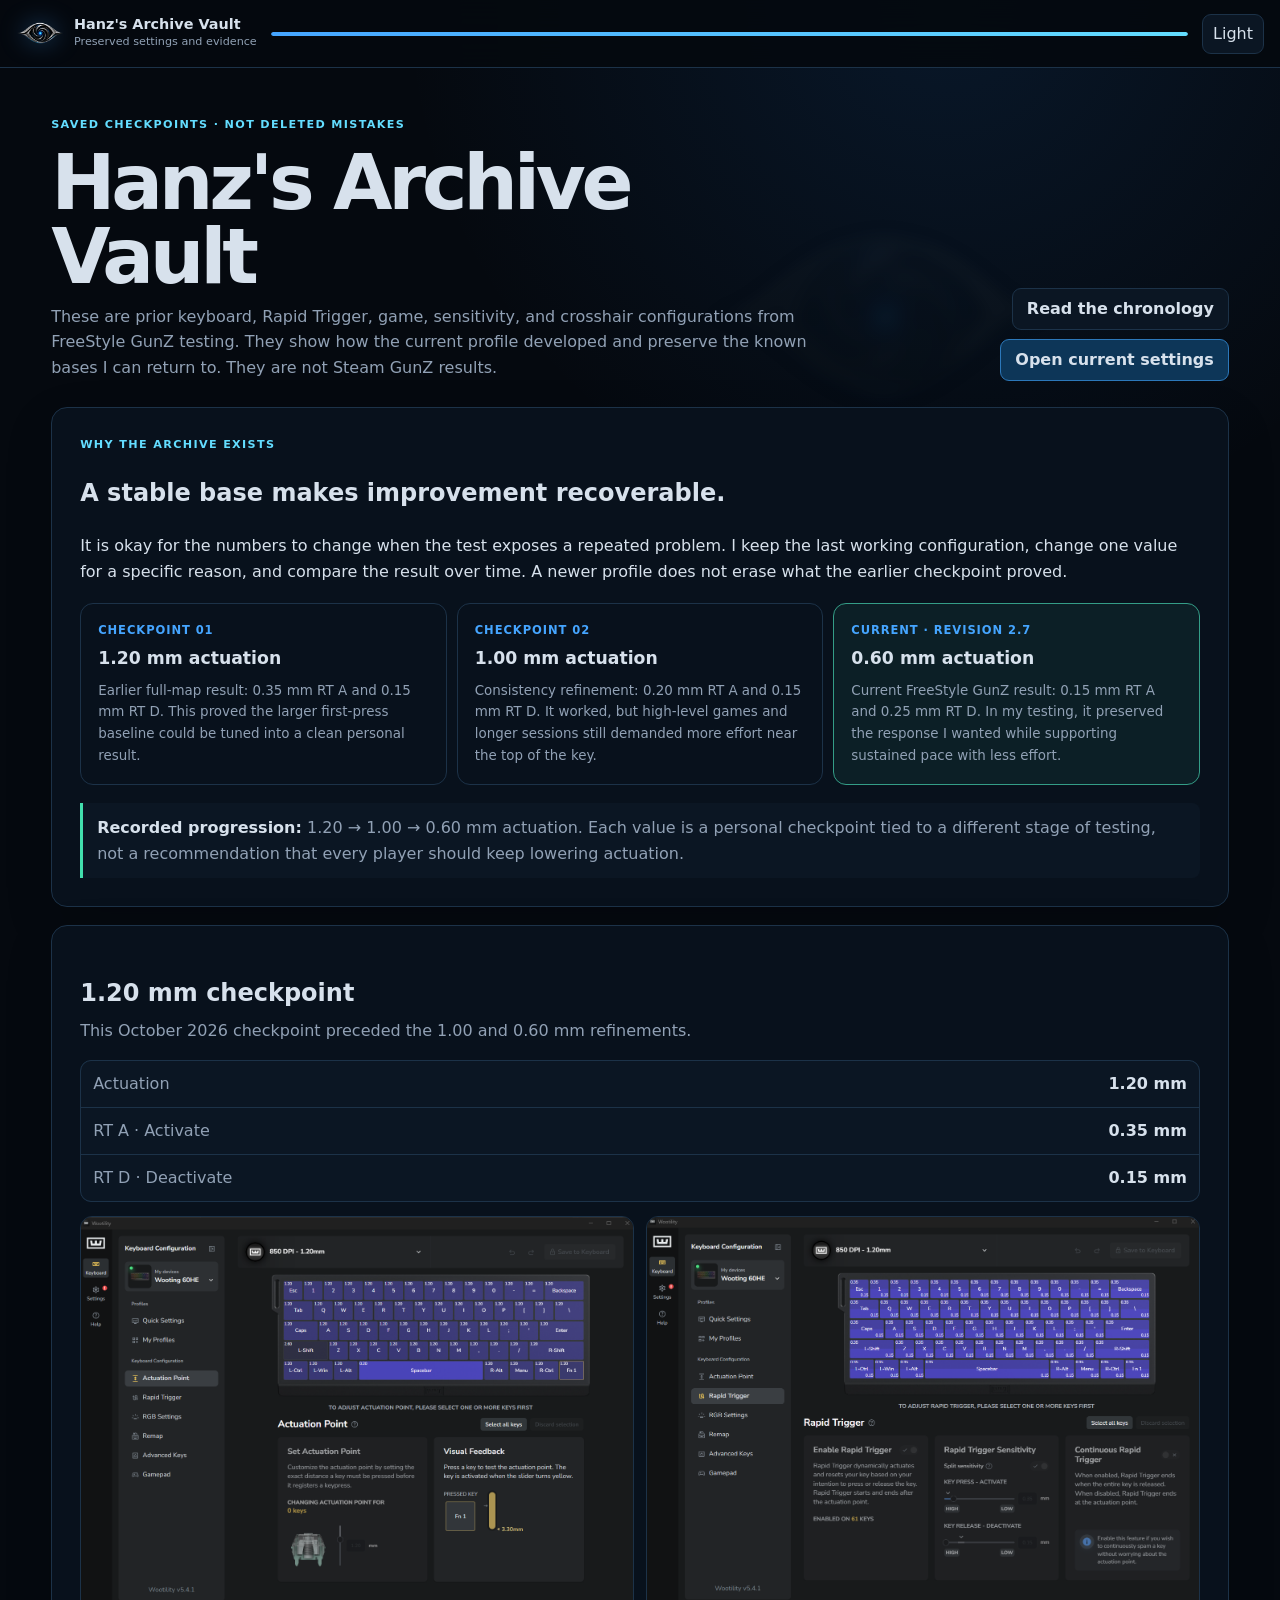
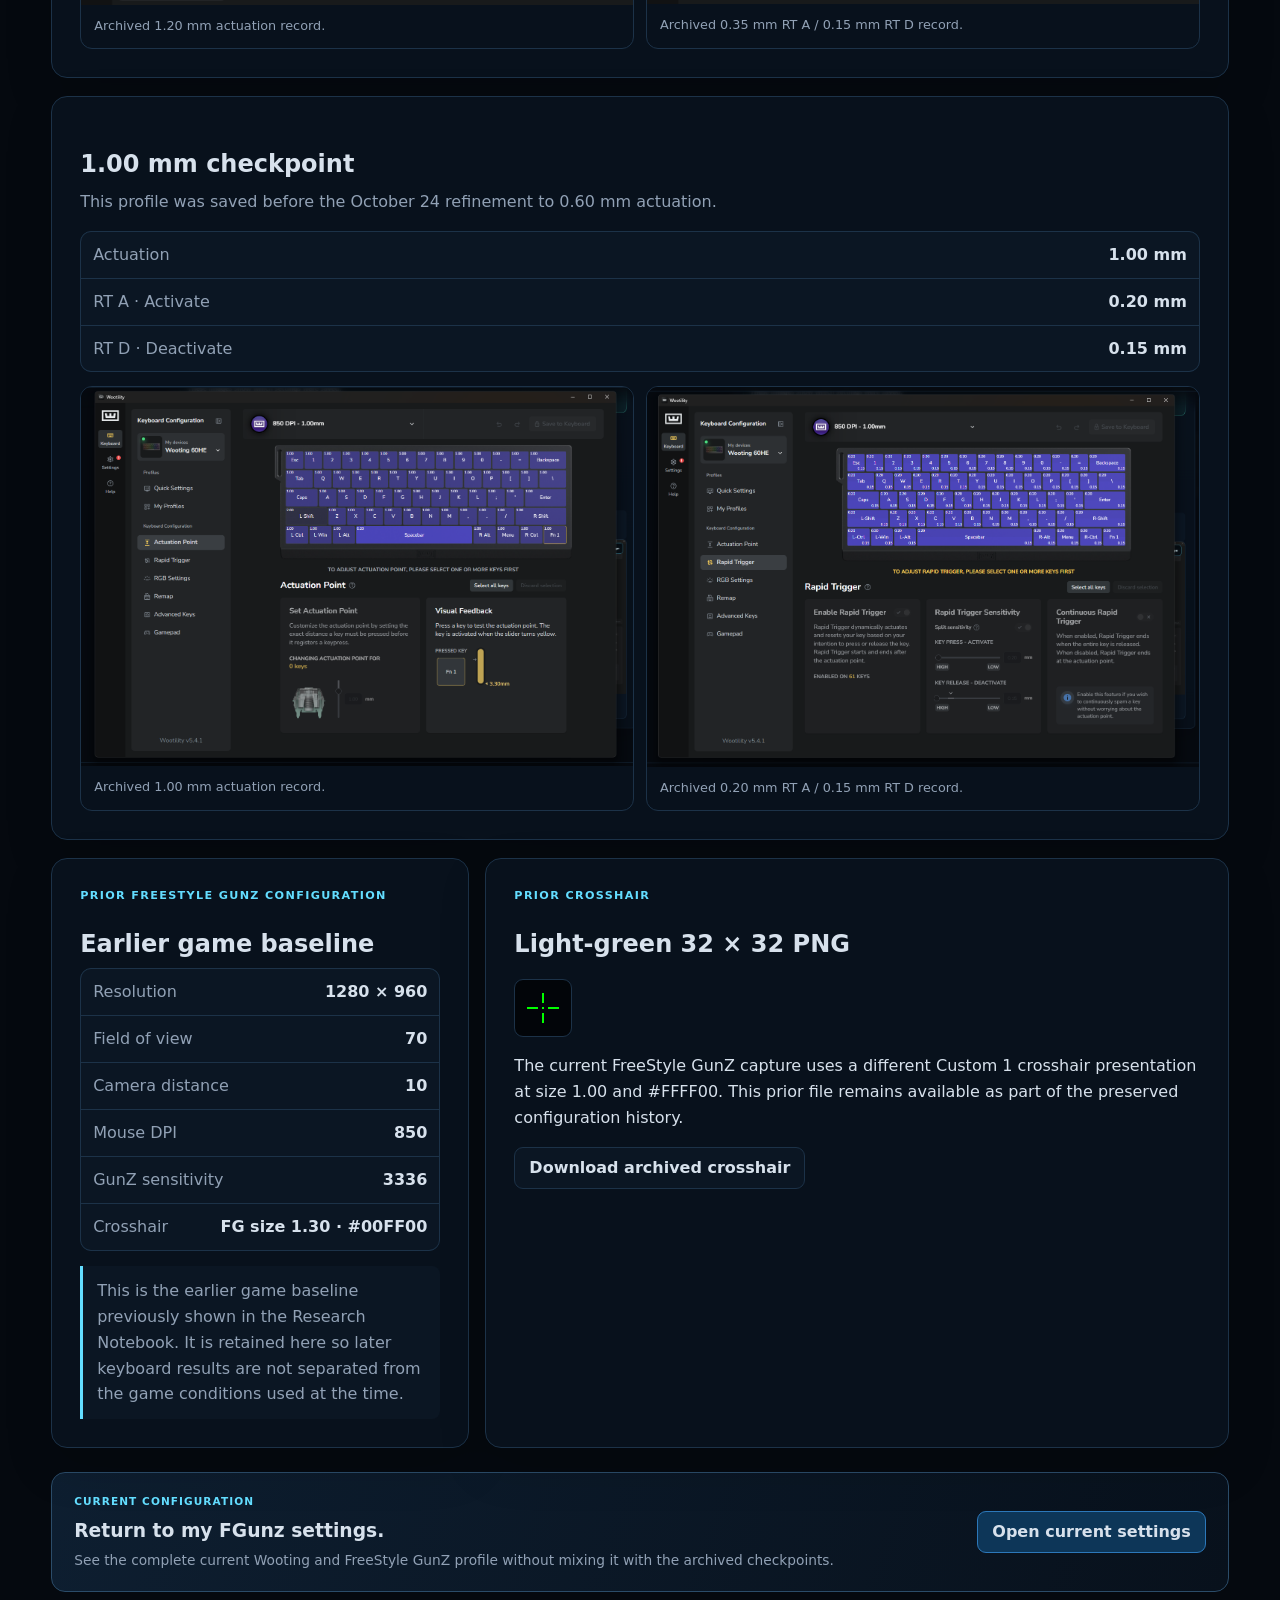
==== commit c16f3f27: "Refresh project guide and public site wording" ====
--- a/hanz-archive-vault.html
+++ b/hanz-archive-vault.html
@@ -1,119 +1,119 @@
-<!doctype html>
-<html lang="en" data-theme="dark">
-<head>
-  <meta charset="utf-8">
-  <meta name="viewport" content="width=device-width, initial-scale=1">
-  <link rel="canonical" href="https://gunz-rt.netlify.app/hanz-archive-vault.html">
-  <meta name="description" content="Hanz's archived GunZ keyboard, Rapid Trigger, game, sensitivity, and crosshair checkpoints.">
-  <meta name="theme-color" content="#05080d">
-  <meta name="author" content="Hypnatiq">
-  <link rel="icon" href="notebook-favicon.png" type="image/png">
-  <link rel="stylesheet" href="site.css?v=2.7.0">
-  <title>Hanz's Archive Vault</title>
-</head>
-<body>
-  <a class="skip-link" href="#main">Skip to the archive</a>
-  <header class="site-header" id="top">
-    <a class="brand" href="research-notebook.html#screenshots" aria-label="Return to the Research Notebook">
-      <img class="brand-mark" src="research-logo.png" alt="">
-      <span><strong>Hanz's Archive Vault</strong><small>Preserved settings and evidence</small></span>
-    </a>
-    <div class="progress-track" aria-hidden="true"><span style="width:100%"></span></div>
-    <div class="header-tools"><button class="theme-toggle" id="themeToggle" type="button" aria-label="Switch theme">Light</button></div>
-  </header>
-
-  <main class="standalone-main" id="main">
-    <div class="standalone-shell">
-      <header class="standalone-hero">
-        <div>
-          <span class="eyebrow">Saved checkpoints · not deleted mistakes</span>
-          <h1>Hanz's Archive Vault</h1>
-          <p>These are prior keyboard, Rapid Trigger, game, sensitivity, and crosshair configurations from FreeStyle GunZ testing. They show how the current profile developed and preserve the known bases I can return to. They are not Steam GunZ results.</p>
-        </div>
-        <nav class="standalone-actions" aria-label="Archive page links">
-          <a class="button" href="research-notebook.html#method">Read the chronology</a>
-          <a class="button primary" href="hanz-fgunz-settings.html">Open current settings</a>
-        </nav>
-      </header>
-
-      <section class="panel">
-        <span class="kicker">Why the archive exists</span>
-        <h2>A stable base makes improvement recoverable.</h2>
-        <p>It is okay for the numbers to change when the test exposes a repeated problem. I keep the last working configuration, change one value for a specific reason, and compare the result over time. A newer profile does not erase what the earlier checkpoint proved.</p>
-        <div class="archive-timeline" aria-label="Actuation progression">
-          <article class="archive-step"><b>Checkpoint 01</b><strong>1.20 mm actuation</strong><p>Earlier full-map result: 0.35 mm RT A and 0.15 mm RT D. This proved the larger first-press baseline could be tuned into a clean personal result.</p></article>
-          <article class="archive-step"><b>Checkpoint 02</b><strong>1.00 mm actuation</strong><p>Consistency refinement: 0.20 mm RT A and 0.15 mm RT D. It worked, but high-level games and longer sessions still demanded more effort near the top of the key.</p></article>
-          <article class="archive-step current"><b>Current · Revision 2.7</b><strong>0.60 mm actuation</strong><p>Current FreeStyle GunZ result: 0.15 mm RT A and 0.25 mm RT D. In my testing, it preserved the response I wanted while supporting sustained pace with less effort.</p></article>
-        </div>
-        <p class="callout good"><strong>Recorded progression:</strong> 1.20 → 1.00 → 0.60 mm actuation. Each value is a personal checkpoint tied to a different stage of testing, not a recommendation that every player should keep lowering actuation.</p>
-      </section>
-
-      <section class="panel archive-section">
-        <h2>1.20 mm checkpoint</h2>
-        <p>This October 2026 checkpoint preceded the 1.00 and 0.60 mm refinements.</p>
-        <div class="settings-key-list">
-          <div class="settings-key-row"><span>Actuation</span><strong>1.20 mm</strong></div>
-          <div class="settings-key-row"><span>RT A · Activate</span><strong>0.35 mm</strong></div>
-          <div class="settings-key-row"><span>RT D · Deactivate</span><strong>0.15 mm</strong></div>
-        </div>
-        <div class="evidence-pair">
-          <figure><img src="wootility-current-120-actuation.png" alt="Archived Wootility actuation profile showing 1.20 mm"><figcaption>Archived 1.20 mm actuation record.</figcaption></figure>
-          <figure><img src="wootility-current-035-015-rapid-trigger.png" alt="Archived Wootility Rapid Trigger profile showing 0.35 mm Activate and 0.15 mm Deactivate"><figcaption>Archived 0.35 mm RT A / 0.15 mm RT D record.</figcaption></figure>
-        </div>
-      </section>
-
-      <section class="panel archive-section">
-        <h2>1.00 mm checkpoint</h2>
-        <p>This profile was saved before the October 24 refinement to 0.60 mm actuation.</p>
-        <div class="settings-key-list">
-          <div class="settings-key-row"><span>Actuation</span><strong>1.00 mm</strong></div>
-          <div class="settings-key-row"><span>RT A · Activate</span><strong>0.20 mm</strong></div>
-          <div class="settings-key-row"><span>RT D · Deactivate</span><strong>0.15 mm</strong></div>
-        </div>
-        <div class="evidence-pair">
-          <figure><img src="wootility-history-100-actuation.png" alt="Archived Wootility actuation profile showing 1.00 mm"><figcaption>Archived 1.00 mm actuation record.</figcaption></figure>
-          <figure><img src="wootility-history-020-015-rapid-trigger.png" alt="Archived Wootility Rapid Trigger profile showing 0.20 mm Activate and 0.15 mm Deactivate"><figcaption>Archived 0.20 mm RT A / 0.15 mm RT D record.</figcaption></figure>
-        </div>
-      </section>
-
-      <section class="settings-page-grid archive-section">
-        <article class="panel">
-          <span class="kicker">Prior FreeStyle GunZ configuration</span>
-          <h2>Earlier game baseline</h2>
-          <div class="settings-key-list">
-            <div class="settings-key-row"><span>Resolution</span><strong>1280 × 960</strong></div>
-            <div class="settings-key-row"><span>Field of view</span><strong>70</strong></div>
-            <div class="settings-key-row"><span>Camera distance</span><strong>10</strong></div>
-            <div class="settings-key-row"><span>Mouse DPI</span><strong>850</strong></div>
-            <div class="settings-key-row"><span>GunZ sensitivity</span><strong>3336</strong></div>
-            <div class="settings-key-row"><span>Crosshair</span><strong>FG size 1.30 · #00FF00</strong></div>
-          </div>
-          <p class="note">This is the earlier game baseline previously shown in the Research Notebook. It is retained here so later keyboard results are not separated from the game conditions used at the time.</p>
-        </article>
-        <article class="panel">
-          <span class="kicker">Prior crosshair</span>
-          <h2>Light-green 32 × 32 PNG</h2>
-          <p><span class="crosshair-swatch"><img src="crosshair2-green.png" alt="Archived light-green GunZ crosshair"></span></p>
-          <p>The current FreeStyle GunZ capture uses a different Custom 1 crosshair presentation at size 1.00 and #FFFF00. This prior file remains available as part of the preserved configuration history.</p>
-          <a class="button" href="crosshair2-green.png" download="hanz-archived-green-crosshair.png">Download archived crosshair</a>
-        </article>
-      </section>
-
-      <aside class="next-callout">
-        <div><span>Current configuration</span><h3>Return to Hanz's FGunz Settings.</h3><p>See the complete current Wooting and FreeStyle GunZ profile without mixing it with the archived checkpoints.</p></div>
-        <a class="button primary" href="hanz-fgunz-settings.html">Open current settings</a>
-      </aside>
-    </div>
-  </main>
-
-  <script>
-  (() => {
-    const root = document.documentElement;
-    const toggle = document.getElementById('themeToggle');
-    const setTheme = value => { root.dataset.theme = value; toggle.textContent = value === 'dark' ? 'Light' : 'Dark'; localStorage.setItem('gunzTheme', value); };
-    setTheme(localStorage.getItem('gunzTheme') || 'dark');
-    toggle.addEventListener('click', () => setTheme(root.dataset.theme === 'dark' ? 'light' : 'dark'));
-  })();
-  </script>
-</body>
-</html>
+<!doctype html>
+<html lang="en" data-theme="dark">
+<head>
+  <meta charset="utf-8">
+  <meta name="viewport" content="width=device-width, initial-scale=1">
+  <link rel="canonical" href="https://gunz-rt.netlify.app/hanz-archive-vault.html">
+  <meta name="description" content="Hanz's archived GunZ keyboard, Rapid Trigger, game, sensitivity, and crosshair checkpoints.">
+  <meta name="theme-color" content="#05080d">
+  <meta name="author" content="Hypnatiq">
+  <link rel="icon" href="notebook-favicon.png" type="image/png">
+  <link rel="stylesheet" href="site.css?v=2.7.0">
+  <title>Hanz's Archive Vault</title>
+</head>
+<body>
+  <a class="skip-link" href="#main">Skip to the archive</a>
+  <header class="site-header" id="top">
+    <a class="brand" href="research-notebook.html#screenshots" aria-label="Return to the Research Notebook">
+      <img class="brand-mark" src="research-logo.png" alt="">
+      <span><strong>Hanz's Archive Vault</strong><small>Preserved settings and evidence</small></span>
+    </a>
+    <div class="progress-track" aria-hidden="true"><span style="width:100%"></span></div>
+    <div class="header-tools"><button class="theme-toggle" id="themeToggle" type="button" aria-label="Switch theme">Light</button></div>
+  </header>
+
+  <main class="standalone-main" id="main">
+    <div class="standalone-shell">
+      <header class="standalone-hero">
+        <div>
+          <span class="eyebrow">Saved checkpoints · not deleted mistakes</span>
+          <h1>Hanz's Archive Vault</h1>
+          <p>These are prior keyboard, Rapid Trigger, game, sensitivity, and crosshair configurations from FreeStyle GunZ testing. They show how the current profile developed and preserve the known bases I can return to. They are not Steam GunZ results.</p>
+        </div>
+        <nav class="standalone-actions" aria-label="Archive page links">
+          <a class="button" href="research-notebook.html#method">Read the chronology</a>
+          <a class="button primary" href="hanz-fgunz-settings.html">Open current settings</a>
+        </nav>
+      </header>
+
+      <section class="panel">
+        <span class="kicker">Why the archive exists</span>
+        <h2>A stable base makes improvement recoverable.</h2>
+        <p>It is okay for the numbers to change when the test exposes a repeated problem. I keep the last working configuration, change one value for a specific reason, and compare the result over time. A newer profile does not erase what the earlier checkpoint proved.</p>
+        <div class="archive-timeline" aria-label="Actuation progression">
+          <article class="archive-step"><b>Checkpoint 01</b><strong>1.20 mm actuation</strong><p>Earlier full-map result: 0.35 mm RT A and 0.15 mm RT D. This proved the larger first-press baseline could be tuned into a clean personal result.</p></article>
+          <article class="archive-step"><b>Checkpoint 02</b><strong>1.00 mm actuation</strong><p>Consistency refinement: 0.20 mm RT A and 0.15 mm RT D. It worked, but high-level games and longer sessions still demanded more effort near the top of the key.</p></article>
+          <article class="archive-step current"><b>Current · Revision 2.7</b><strong>0.60 mm actuation</strong><p>Current FreeStyle GunZ result: 0.15 mm RT A and 0.25 mm RT D. In my testing, it preserved the response I wanted while supporting sustained pace with less effort.</p></article>
+        </div>
+        <p class="callout good"><strong>Recorded progression:</strong> 1.20 → 1.00 → 0.60 mm actuation. Each value is a personal checkpoint tied to a different stage of testing, not a recommendation that every player should keep lowering actuation.</p>
+      </section>
+
+      <section class="panel archive-section">
+        <h2>1.20 mm checkpoint</h2>
+        <p>This October 2026 checkpoint preceded the 1.00 and 0.60 mm refinements.</p>
+        <div class="settings-key-list">
+          <div class="settings-key-row"><span>Actuation</span><strong>1.20 mm</strong></div>
+          <div class="settings-key-row"><span>RT A · Activate</span><strong>0.35 mm</strong></div>
+          <div class="settings-key-row"><span>RT D · Deactivate</span><strong>0.15 mm</strong></div>
+        </div>
+        <div class="evidence-pair">
+          <figure><img src="wootility-current-120-actuation.png" alt="Archived Wootility actuation profile showing 1.20 mm"><figcaption>Archived 1.20 mm actuation record.</figcaption></figure>
+          <figure><img src="wootility-current-035-015-rapid-trigger.png" alt="Archived Wootility Rapid Trigger profile showing 0.35 mm Activate and 0.15 mm Deactivate"><figcaption>Archived 0.35 mm RT A / 0.15 mm RT D record.</figcaption></figure>
+        </div>
+      </section>
+
+      <section class="panel archive-section">
+        <h2>1.00 mm checkpoint</h2>
+        <p>This profile was saved before the October 24 refinement to 0.60 mm actuation.</p>
+        <div class="settings-key-list">
+          <div class="settings-key-row"><span>Actuation</span><strong>1.00 mm</strong></div>
+          <div class="settings-key-row"><span>RT A · Activate</span><strong>0.20 mm</strong></div>
+          <div class="settings-key-row"><span>RT D · Deactivate</span><strong>0.15 mm</strong></div>
+        </div>
+        <div class="evidence-pair">
+          <figure><img src="wootility-history-100-actuation.png" alt="Archived Wootility actuation profile showing 1.00 mm"><figcaption>Archived 1.00 mm actuation record.</figcaption></figure>
+          <figure><img src="wootility-history-020-015-rapid-trigger.png" alt="Archived Wootility Rapid Trigger profile showing 0.20 mm Activate and 0.15 mm Deactivate"><figcaption>Archived 0.20 mm RT A / 0.15 mm RT D record.</figcaption></figure>
+        </div>
+      </section>
+
+      <section class="settings-page-grid archive-section">
+        <article class="panel">
+          <span class="kicker">Prior FreeStyle GunZ configuration</span>
+          <h2>Earlier game baseline</h2>
+          <div class="settings-key-list">
+            <div class="settings-key-row"><span>Resolution</span><strong>1280 × 960</strong></div>
+            <div class="settings-key-row"><span>Field of view</span><strong>70</strong></div>
+            <div class="settings-key-row"><span>Camera distance</span><strong>10</strong></div>
+            <div class="settings-key-row"><span>Mouse DPI</span><strong>850</strong></div>
+            <div class="settings-key-row"><span>GunZ sensitivity</span><strong>3336</strong></div>
+            <div class="settings-key-row"><span>Crosshair</span><strong>FG size 1.30 · #00FF00</strong></div>
+          </div>
+          <p class="note">This is the earlier game baseline previously shown in the Research Notebook. It is retained here so later keyboard results are not separated from the game conditions used at the time.</p>
+        </article>
+        <article class="panel">
+          <span class="kicker">Prior crosshair</span>
+          <h2>Light-green 32 × 32 PNG</h2>
+          <p><span class="crosshair-swatch"><img src="crosshair2-green.png" alt="Archived light-green GunZ crosshair"></span></p>
+          <p>The current FreeStyle GunZ capture uses a different Custom 1 crosshair presentation at size 1.00 and #FFFF00. This prior file remains available as part of the preserved configuration history.</p>
+          <a class="button" href="crosshair2-green.png" download="hanz-archived-green-crosshair.png">Download archived crosshair</a>
+        </article>
+      </section>
+
+      <aside class="next-callout">
+        <div><span>Current configuration</span><h3>Return to my FGunz settings.</h3><p>See the complete current Wooting and FreeStyle GunZ profile without mixing it with the archived checkpoints.</p></div>
+        <a class="button primary" href="hanz-fgunz-settings.html">Open current settings</a>
+      </aside>
+    </div>
+  </main>
+
+  <script>
+  (() => {
+    const root = document.documentElement;
+    const toggle = document.getElementById('themeToggle');
+    const setTheme = value => { root.dataset.theme = value; toggle.textContent = value === 'dark' ? 'Light' : 'Dark'; localStorage.setItem('gunzTheme', value); };
+    setTheme(localStorage.getItem('gunzTheme') || 'dark');
+    toggle.addEventListener('click', () => setTheme(root.dataset.theme === 'dark' ? 'light' : 'dark'));
+  })();
+  </script>
+</body>
+</html>
